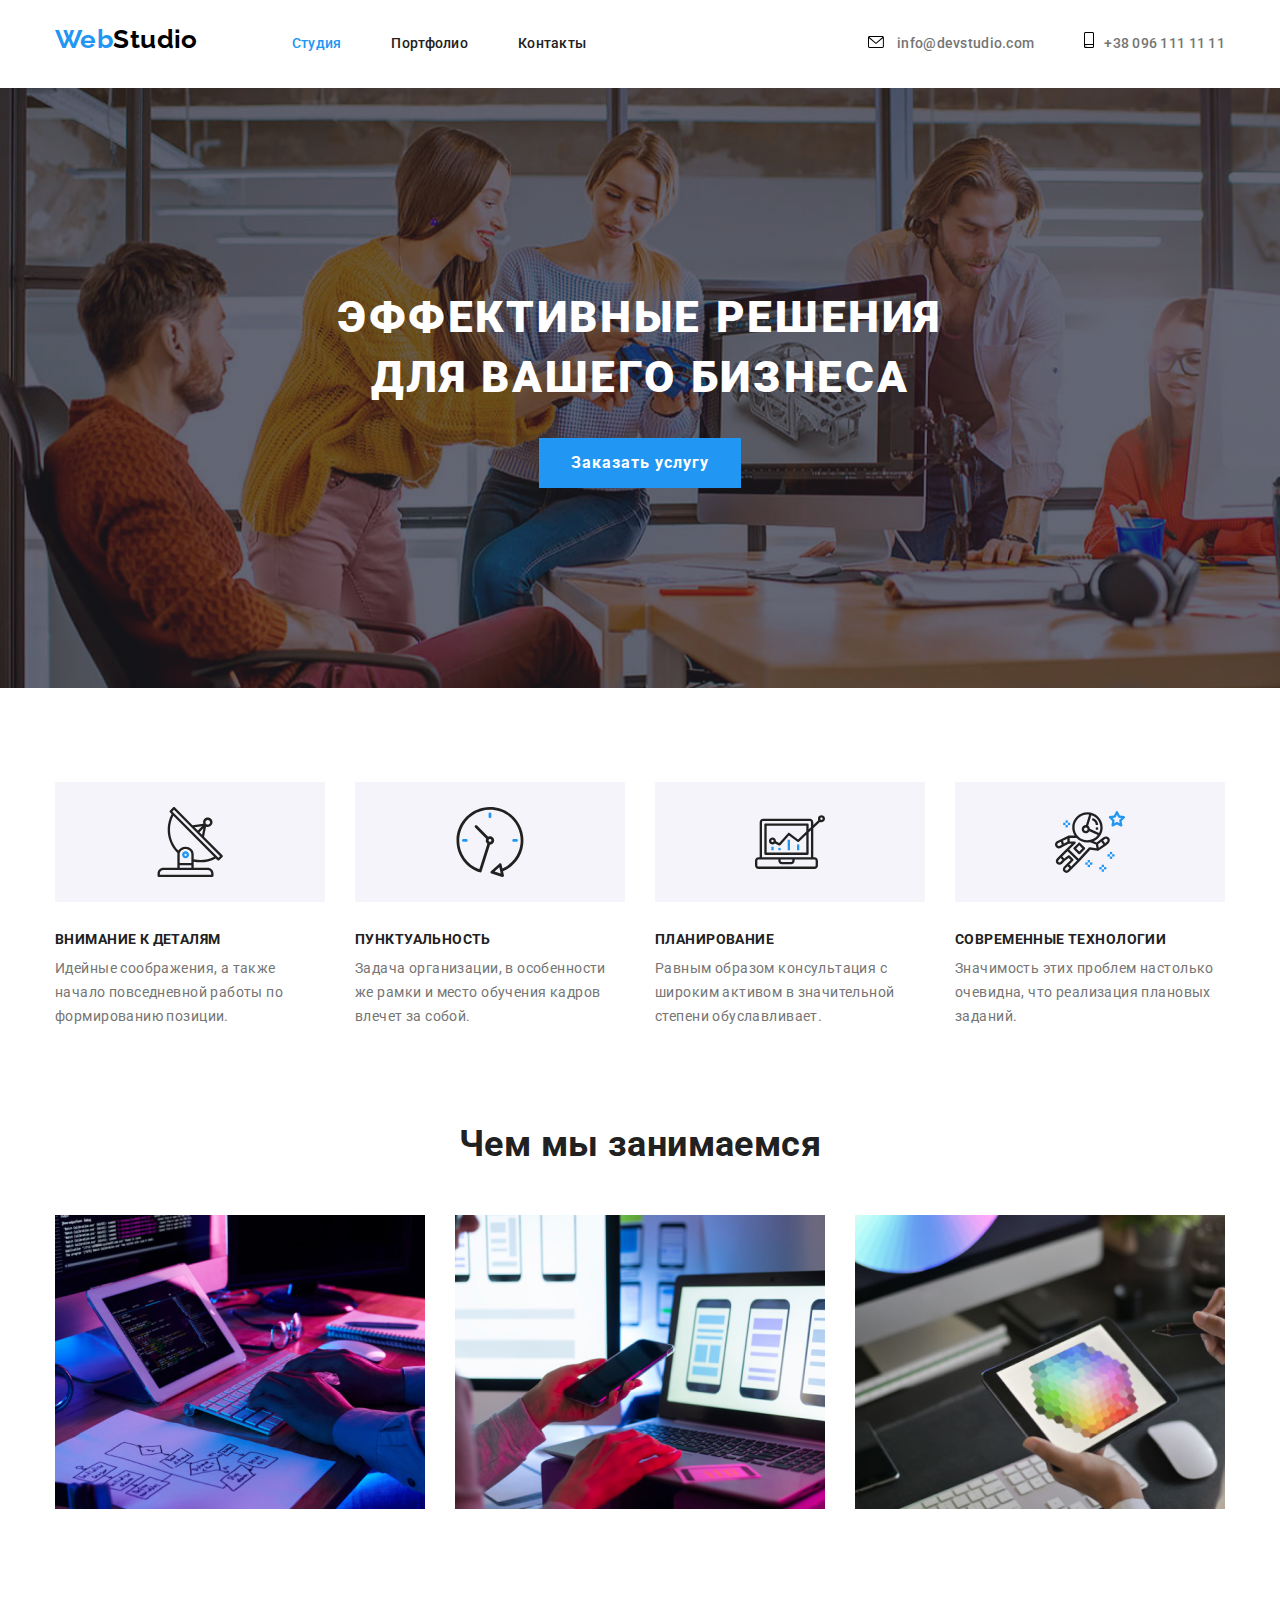
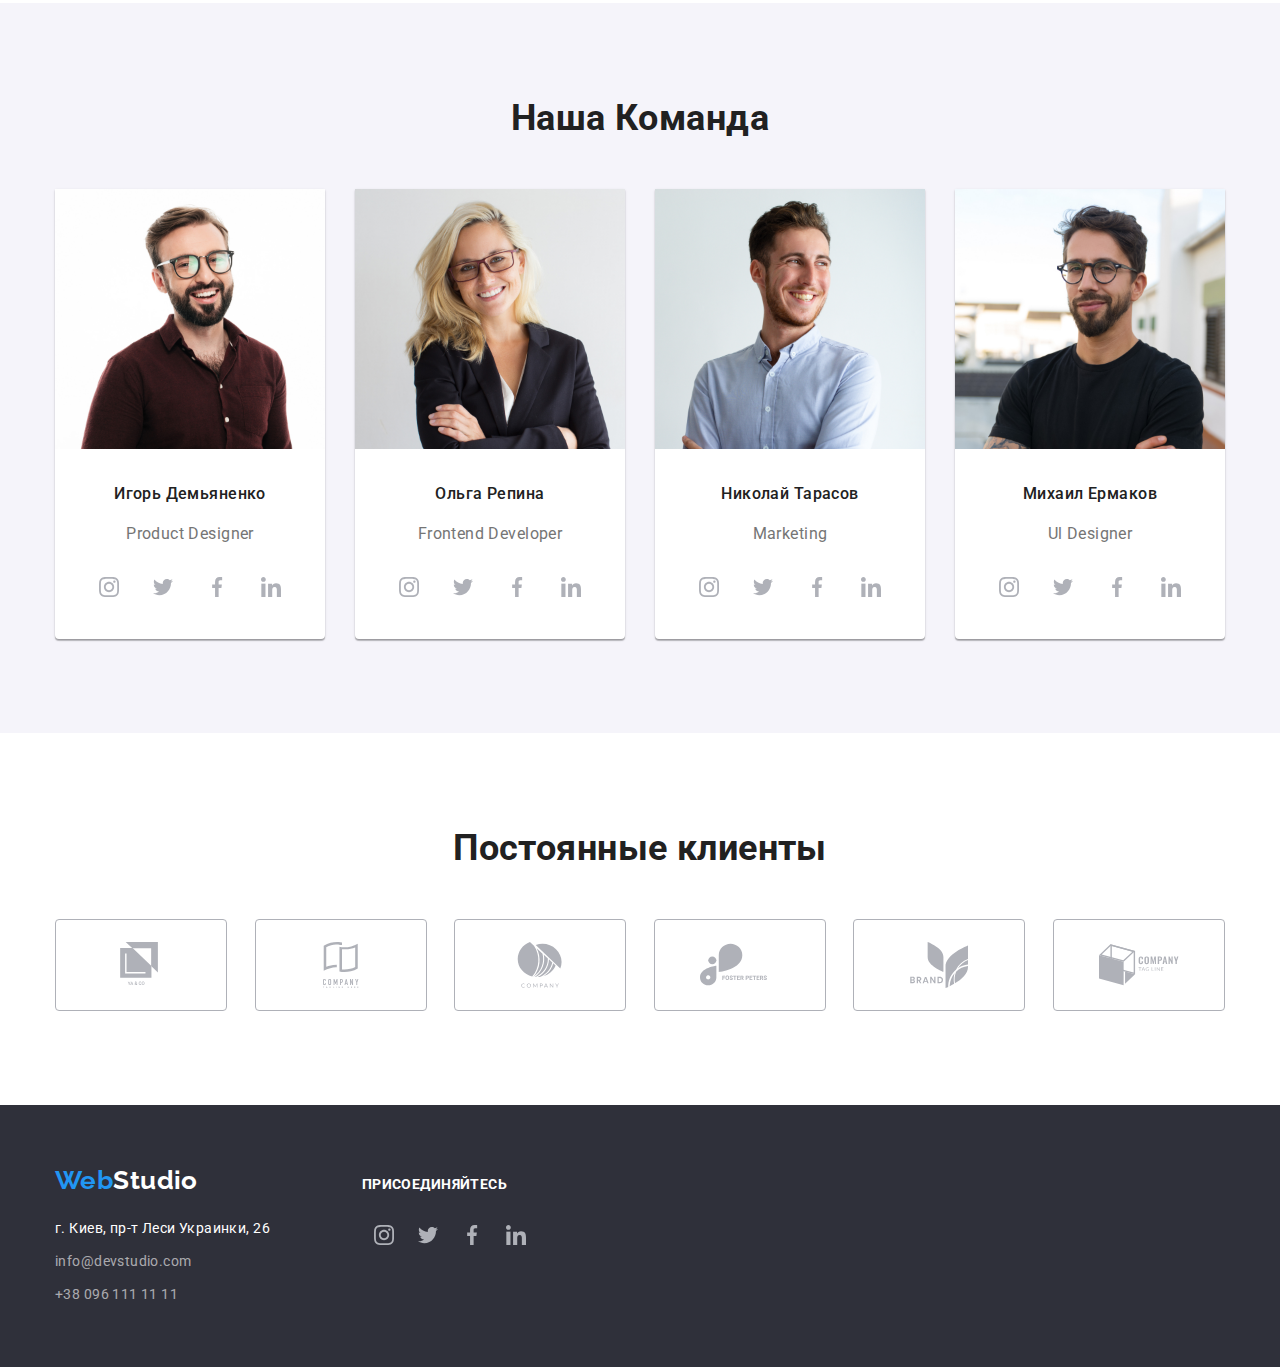
==== index.html @ a155d285 "Add files" ====
<!DOCTYPE html>
<html lang="ru">
    <head>
        <meta charset="UTF-8">
        <meta http-equiv="X-UA-Compatible" content="IE=edge">
        <meta name="viewport" content="width=device-width, initial-scale=1.0">
        <title>Студия</title>
        <link rel="stylesheet" href="https://cdnjs.cloudflare.com/ajax/libs/modern-normalize/1.0.0/modern-normalize.min.css">
        <link rel="preconnect" href="https://fonts.gstatic.com">
        <link href="https://fonts.googleapis.com/css2?family=Raleway:wght@700&family=Roboto:wght@400;500;700;900&display=swap" 
            rel="stylesheet">
        <link rel="stylesheet" href="https://cdnjs.cloudflare.com/ajax/libs/animate.css/4.1.1/animate.min.css"
        />
        <link rel="stylesheet" href="./css/style.css">
    </head>

    <body>

        <!--Header-->
        <header>
            <div class="container nav-conteiner">
                <nav class="navigation">
                    <a href="./index.html" class="logo animate-jello">Web<span class="logotip">Studio</span></a>
                    <ul class="site-nav list">
                        <li><a href="./index.html" class="link current">Студия</a></li>
                        <li><a href="./portfolio.html" class="link">Портфолио</a></li>
                        <li><a href="#" class="link">Контакты</a></li>
                    </ul>
                </nav>
                <ul class="list contact-list">
                    <li><a href="mailto:info@devstudio.com" class="link-contact mail">
                                <svg class="email-icon">
                                    <use href="./images/sprite.svg#icon-email"></use>
                                </svg>
                                info@devstudio.com
                        </a>
                    </li>
                    <li><a href="tel:+380961111111" class="link-contact tel">
                        <svg class="tel-icon">
                            <use href="./images/sprite.svg#icon-smartphone"></use>
                        </svg>+38 096 111 11 11</a></li>
                </ul>
            </div>
        </header>
        
        <main>

            <!--Hero-->
            
            <section class="hero">
                <div class="container hero-container">
                    <h1 class="hero-title">ЭФФЕКТИВНЫЕ РЕШЕНИЯ ДЛЯ ВАШЕГО БИЗНЕСА</h1>
                    <button type="button" class="button primary">Заказать услугу</button>
                </div>
            </section>

            <!--Our Advantages-->
            
            <section class="section">
                <div class="container">
                    <h2 class="section-title visually-hidden">Почему выбирают нас</h2>
                    
                    <ul class="advantages-icon-list list">
                        <li class="advantages-icon">
                                <svg class="item-icon">
                                    <use href="./images/sprite.svg#icon-Group"></use>
                                </svg>
                        </li>
                        <li class="advantages-icon">
                                <svg class="item-icon">
                                    <use href="./images/sprite.svg#icon-clock"></use>
                                </svg>
                        </li>
                        <li class="advantages-icon">
                                <svg class="item-icon">
                                    <use href="./images/sprite.svg#icon-diagram"></use>
                                </svg>
                        </li>
                        <li class="advantages-icon">
                                <svg class="item-icon">
                                    <use href="./images/sprite.svg#icon-astronaut"></use>
                                </svg>
                        </li>
                    </ul>

                    <ul class="advantages list">
                        <li>
                            
                            <h3 class="title-advantages">Внимание к деталям</h3>
                            <p>Идейные соображения, а также начало повседневной работы по формированию позиции.</p>
                        </li>
                        <li>
                            <h3 class="title-advantages">Пунктуальность</h3>
                            <p>Задача организации, в особенности же рамки и место обучения кадров влечет за собой.</p>
                        </li>
                        <li>
                            <h3 class="title-advantages">Планирование</h3>
                            <p>Равным образом консультация с широким активом в значительной степени обуславливает.</p>
                        </li>
                        <li>
                            <h3 class="title-advantages">Современные технологии</h3>
                            <p>Значимость этих проблем настолько очевидна, что реализация плановых заданий.</p>
                        </li>
                    </ul>
                </div>
            </section>

            <!--What are we doing-->
            
            <section class="section">
                <div class="container">
                    <h2 class="section-title">Чем мы занимаемся</h2>
                    <ul class="work-list list">
                        <li><img src="./images/MainPage/img11.jpg" width="370" alt=""></li>
                        <li><img src="./images/MainPage/img12.jpg" width="370" alt=""></li>
                        <li><img src="./images/MainPage/img13.jpg" width="370" alt=""></li>
                    </ul>
                </div>
            </section>
            
           

            <!--Our employees-->

            <section class="section employees">
                <div class="container">
                    <h2 class="section-title employees-title">Наша Команда</h2>
                    <ul class="employees-list list">
                        <li>
                            <img src="./images/MainPage/img14.jpg" width="270" alt="Игорь">
                            <div class="employees-box">
                                <h3 class="employees-name">Игорь Демьяненко</h3>
                                <p class="employees-position">Product Designer</p>
                                <ul class="social-list list">
                                    <li class="social-list-item">
                                        <a href="" class="social-list-link">
                                            <svg class="social-list-icon">
                                                <use href="./images/sprite.svg#icon-instagram"></use>
                                            </svg>
                                        </a>
                                    </li>
                                    <li class="social-list-item">
                                        <a href="" class="social-list-link">
                                            <svg class="social-list-icon">
                                                <use href="./images/sprite.svg#icon-twitter"></use>
                                            </svg>
                                        </a>
                                    </li>
                                    <li class="social-list-item">
                                        <a href="" class="social-list-link">
                                            <svg class="social-list-icon">
                                                <use href="./images/sprite.svg#icon-facebook"></use>
                                            </svg>
                                        </a>
                                    </li>
                                    <li class="social-list-item">
                                        <a href="" class="social-list-link">
                                            <svg class="social-list-icon">
                                                <use href="./images/sprite.svg#icon-linkedin"></use>
                                            </svg>
                                        </a>
                                    </li>
                                </ul>
                            </div>
                        </li>
                        <li>
                            <img src="./images/MainPage/img15.jpg" width="270" alt="Ольга">
                            <div class="employees-box">
                                <h3 class="employees-name">Ольга Репина</h3>
                                <p class="employees-position">Frontend Developer</p>
                                <ul class="social-list list">
                                    <li class="social-list-item">
                                        <a href="" class="social-list-link">
                                            <svg class="social-list-icon">
                                                <use href="./images/sprite.svg#icon-instagram"></use>
                                            </svg>
                                        </a>
                                    </li>
                                    <li class="social-list-item">
                                        <a href="" class="social-list-link">
                                            <svg class="social-list-icon">
                                                <use href="./images/sprite.svg#icon-twitter"></use>
                                            </svg>
                                        </a>
                                    </li>
                                    <li class="social-list-item">
                                        <a href="" class="social-list-link">
                                            <svg class="social-list-icon">
                                                <use href="./images/sprite.svg#icon-facebook"></use>
                                            </svg>
                                        </a>
                                    </li>
                                    <li class="social-list-item">
                                        <a href="" class="social-list-link">
                                            <svg class="social-list-icon">
                                                <use href="./images/sprite.svg#icon-linkedin"></use>
                                            </svg>
                                        </a>
                                    </li>
                                </ul>
                            </div>
                        </li>
                        <li>
                            <img src="./images/MainPage/img16.jpg" width="270" alt="Николай">
                            <div class="employees-box">
                                <h3 class="employees-name">Николай Тарасов</h3>
                                <p class="employees-position">Marketing</p>
                                <ul class="social-list list">
                                    <li class="social-list-item">
                                        <a href="" class="social-list-link">
                                            <svg class="social-list-icon">
                                                <use href="./images/sprite.svg#icon-instagram"></use>
                                            </svg>
                                        </a>
                                    </li>
                                    <li class="social-list-item">
                                        <a href="" class="social-list-link">
                                            <svg class="social-list-icon">
                                                <use href="./images/sprite.svg#icon-twitter"></use>
                                            </svg>
                                        </a>
                                    </li>
                                    <li class="social-list-item">
                                        <a href="" class="social-list-link">
                                            <svg class="social-list-icon">
                                                <use href="./images/sprite.svg#icon-facebook"></use>
                                            </svg>
                                        </a>
                                    </li>
                                    <li class="social-list-item">
                                        <a href="" class="social-list-link">
                                            <svg class="social-list-icon">
                                                <use href="./images/sprite.svg#icon-linkedin"></use>
                                            </svg>
                                        </a>
                                    </li>
                                </ul>
                            </div>
                        </li>
                        <li> 
                            <img src="./images/MainPage/img17.jpg" width="270" alt="Михаил">
                            <div class="employees-box">
                                <h3 class="employees-name">Михаил Ермаков</h3>
                                <p class="employees-position">Ul Designer</p>
                                <ul class="social-list list">
                                    <li class="social-list-item">
                                        <a href="" class="social-list-link">
                                            <svg class="social-list-icon">
                                                <use href="./images/sprite.svg#icon-instagram"></use>
                                            </svg>
                                        </a>
                                    </li>
                                    <li class="social-list-item">
                                        <a href="" class="social-list-link">
                                            <svg class="social-list-icon">
                                                <use href="./images/sprite.svg#icon-twitter"></use>
                                            </svg>
                                        </a>
                                    </li>
                                    <li class="social-list-item">
                                        <a href="" class="social-list-link">
                                            <svg class="social-list-icon">
                                                <use href="./images/sprite.svg#icon-facebook"></use>
                                            </svg>
                                        </a>
                                    </li>
                                    <li class="social-list-item">
                                        <a href="" class="social-list-link">
                                            <svg class="social-list-icon">
                                                <use href="./images/sprite.svg#icon-linkedin"></use>
                                            </svg>
                                        </a>
                                    </li>
                                </ul>
                            </div>
                        </li>
                    </ul>
                </div>
            </section>

             <!-- Regular customers -->

            <section class="section-customer">

                <div class="container">
                    <h2 class="section-title">Постоянные клиенты</h2>
                    <ul class="regular-customers list">
                        <li class="regular-customers-item">
                            <a href="" class="regular-customers-icon">
                                <svg class="customers-icon">
                                    <use href="./images/sprite.svg#icon-logo1"></use>
                                </svg>
                            </a>
                        </li>
                        <li class="regular-customers-item">
                            <a href="" class="regular-customers-icon">
                                <svg class="customers-icon">
                                    <use href="./images/sprite.svg#icon-logo2"></use>
                                </svg>
                            </a>
                        </li>
                        <li class="regular-customers-item">
                            <a href="" class="regular-customers-icon">
                                <svg class="customers-icon">
                                    <use href="./images/sprite.svg#icon-logo3"></use>
                                </svg>
                            </a>
                        </li>
                        <li class="regular-customers-item">
                            <a href="" class="regular-customers-icon">
                                <svg class="customers-icon">
                                    <use href="./images/sprite.svg#icon-logo4"></use>
                                </svg>
                            </a>
                        </li>
                        <li class="regular-customers-item">
                            <a href="" class="regular-customers-icon">
                                <svg class="customers-icon">
                                    <use href="./images/sprite.svg#icon-logo5"></use>
                                </svg>
                            </a>
                        </li>
                        <li class="regular-customers-item">
                            <a href="" class="regular-customers-icon">
                                <svg class="customers-icon">
                                    <use href="./images/sprite.svg#icon-logo6"></usehref></use>
                                </svg>
                            </a>
                        </li>
                    </ul>
                </div>

            </section>
        </main>

        

        <footer class="low">
            <div class="container low-container">
                <div class="contacts-box">
                    <a href="./index.html" class="logo">Web<span class="logotips">Studio</span></a>
                    <address class="addr">г. Киев, пр-т Леси Украинки, 26</address>
                    <ul class="list">
                        <li class="link-mail"><a href="mailto:info@devstudio.com" class="link">info@devstudio.com</a></li>
                        <li><a href="tel:+380961111111" class="link">+38 096 111 11 11</a></li>
                    </ul>
                </div>
                <div class="enjoy">
                    <h3 class="enjoy-title">ПРИСОЕДИНЯЙТЕСЬ</h3>
                    <ul class="social-list list">
                        <li class="social-list-item">
                            <a href="" class="social-list-link">
                                <svg class="social-list-icon">
                                    <use href="./images/sprite.svg#icon-instagram"></use>
                                </svg>
                            </a>
                        </li>
                        <li class="social-list-item">
                            <a href="" class="social-list-link">
                                <svg class="social-list-icon">
                                    <use href="./images/sprite.svg#icon-twitter"></use>
                                </svg>
                            </a>
                        </li>
                        <li class="social-list-item">
                            <a href="" class="social-list-link">
                                <svg class="social-list-icon">
                                    <use href="./images/sprite.svg#icon-facebook"></use>
                                </svg>
                            </a>
                        </li>
                        <li class="social-list-item">
                            <a href="" class="social-list-link">
                                <svg class="social-list-icon">
                                    <use href="./images/sprite.svg#icon-linkedin"></use>
                                </svg>
                            </a>
                        </li>
                    </ul>
                </div>
            </div>
        </footer>

    </body>

</html>
---- css/style.css ----
/*
  Цвет остовного текста #212121
  Вторичный цвет текста #757575
  Цвет акцента #2196F3
  Вторичный цвет фона #F5F4FA, темно-синий #2F303A
*/

:root {
  --primary-text-color: #757575;
  --tittle-text-color: #212121;
  --accent-color: #2196f3;
  --primary-white-color: #ffffff;
}

h1,
h2,
h3,
h4,
h5,
h6,
p {
  margin: 0px;
}

ul {
  margin: 0px;
  padding: 0px;
}

img {
  max-width: 100%;
  height: auto;
  display: block;
}

body {
  background-color: var(--primary-bg-color);
  color: var(--primary-text-color);

  font-family: roboto, sans-serif;
  font-size: 14px;
  line-height: 1.71;
  letter-spacing: 0.03em;
}


.visually-hidden {
  position: absolute !important;
  clip: rect(1px 1px 1px 1px);
  /* IE6, IE7 */
  clip: rect(1px, 1px, 1px, 1px);
  padding: 0 !important;
  border: 0 !important;
  height: 1px !important;
  width: 1px !important;
  overflow: hidden;
} 

.container {
  width: 1200px;
  padding: 0px 15px;
  margin: 0 auto; 
}

.list {
  list-style: none;
}

.section-title {
  color: var(--tittle-text-color);
  font-size: 36px;
  line-height: 1.17;
  text-align: center;
}


/* Logo */
.logo {
  color: var(--accent-color);
  font-family: Raleway, sans-serif;
  font-weight: 700;
  font-size: 26px;
  line-height: 1.19;
  text-decoration: none;

  margin-right: 94px;
  margin-top: 24px;
  margin-bottom: 24px;

  animation-duration: 2000px;
}

.logotip {
  color: #000000;
}

.logotips {
  color: var(--primary-white-color);
}

/* Site-Navigation */

.nav-conteiner {
  display: flex;
}

.navigation {
  display: flex;
}

.site-nav {
  display: flex;
  margin-top: 32px;
  margin-bottom: 32px;
}

.contact-list {
  display: flex;
  margin-top: 32px;
  margin-bottom: 32px;
  margin-left: auto;
}

.contact-list li:not(:last-child) {
  margin-right: 50px;
}

.site-nav .link {
  color: var(--tittle-text-color);
  font-weight: 500;
  font-size: 14px;
  line-height: 1.14;
  letter-spacing: 0.02em;
  text-decoration: none;
}

.site-nav li:not(:last-child) {
  margin-right: 50px;
}

.site-nav .link:hover,
.site-nav .link:focus {
  color: var(--accent-color);
}

.site-nav .link.current {
  color: var(--accent-color);
}

.link-contact {
  color: var(--primary-text-color);
  font-weight: 500;
  font-size: 14px;
  line-height: 1.14;
  letter-spacing: 0.02em;
  text-decoration: none;
}

.link-contact:hover,
.link-contact:focus {
  color: var(--accent-color);
  fill: var(--accent-color);
}

.email-icon {
  width: 16px;
  height: 12px;
  margin-right: 10px;
}

.mail:hover .email-icon,
.mail:focus .email-icon {
  fill: var(--accent-color);
}

.tel-icon {
  width: 10px;
  height: 16px;
  margin-right: 10px;
}

.tel:hover .tel-icon {
  fill: var(--accent-color);
}



/* Hero */
.hero {
  background-color: #2f303a;
  background-image: linear-gradient(rgba(47, 48, 58, 0.4),
  rgba(47, 48, 58, 0.4)),
  url(../images/Background/bg.jpg);
  background-repeat: no-repeat;
  background-size: cover;
}

.hero-container {
  display: flex;
  flex-direction: column;
  justify-content: center;
  align-items: center;
}

.hero-title {
  color: var(--primary-white-color);
  font-weight: 900;
  font-size: 44px;
  line-height: 1.36;
  text-align: center;
  letter-spacing: 0.06em;
  text-transform: uppercase;

  width: 696px; 
  padding-top: 200px;
}



/* Advantages */

.title-advantages {
  color: var(--tittle-text-color);
  font-weight: bold;
  font-size: 14px;
  line-height: 1.14;
  letter-spacing: 0.03em;
  text-transform: uppercase;
  margin-bottom: 10px;
}

.advantages {
  display: flex;
  justify-content: space-between;
  padding-bottom: 94px; 
}

.advantages li {
  width: 270px;
}


.advantages-icon-list {
  display: flex;
  justify-content: space-between;
  padding-top: 94px;

 
}

.advantages-icon {
  display: block;
  padding: 25px 100px;
  background-color: #F5F4FA;
  width: 270px;
  height: 120px;
  margin-bottom: 30px;

}

.item-icon {
 
  width: 70px;
  height: 70px;

}

/* Regular Customers */

.section-customer {
  padding: 94px 0;
}

.regular-customers {
  display: flex;
  justify-content: space-between;
  margin-top: 50px;

}

.customers-icon {
  display: block;
  fill: #AFB1B8;
  padding: 22px 45px;
  width: 170px;
  height: 90px;
}

.regular-customers-item {
  border: 1px solid #AFB1B8;
  border-radius: 4px;
}

.regular-customers-icon:hover .customers-icon,
.regular-customers-icon:focus .customers-icon {
  fill: var(--accent-color);
  border: 1px solid #2196f3;
  border-radius: 4px;
}


/* What are we doing */

.work-list {
  display: flex;
  justify-content: space-between;
  margin-top: 50px;
  padding-bottom: 94px;
}


/* Employees */
.employees {
  background-color: #f5f4fa;
}

.employees-title {
  padding-top: 94px;
}

.employees-list {
  display: flex;
  justify-content: space-between;
  margin-top: 50px;
  padding-bottom: 94px;
}

.employees-list>li {
  background-color: var(--primary-white-color);
  
  box-shadow: 0px 1px 3px rgba(0, 0, 0, 0.12),
  0px 1px 1px rgba(0, 0, 0, 0.14),
  0px 2px 1px rgba(0, 0, 0, 0.2);
  border-radius: 0px 0px 4px 4px;
}

.employees-list .employees-name {
  font-weight: 500;
  font-size: 16px;
  line-height: 1.87;
}

.employees-list .employees-position {
  font-weight: 400;
  font-size: 16px;
  line-height: 1.87;
}

.employees-name {
  color: var(--tittle-text-color);
  text-align: center;
  padding-top: 30px;
  margin-bottom: 10px;
}

.employees-position {
  text-align: center;
}

.employees-box {
  padding-left: 32px;
  padding-right: 32px;
}

.social-list {
  display: flex;
  justify-content: space-between;
  margin-top: 16px;
  padding-bottom: 30px;
}

.social-list-link {
  display: flex;
  justify-content: center;
  align-items: center;
  width: 44px;
  height: 44px;
  border-radius: 50%;

}

.social-list-icon {
  fill: #AFB1B8;
  width: 20px;
  height: 20px;
} 

.social-list-link:hover .social-list-icon,
.social-list-link:hover .social-list-icon {
  fill: var(--primary-white-color);
}

.social-list-link:hover,
.social-list-link:focus {
  background-color: var(--accent-color);
}

/* Footer */

.low {
  background-color: #2f303a;
}

.low-container {
  display: flex;
}

.contact-box {
 margin-right: 70px;
}

.enjoy-title {
  font-weight: bold;
  font-size: 14px;
  line-height: 1.14;
  letter-spacing: 0.03em;
  text-transform: uppercase;
  color: #FFFFFF;
}

.enjoy {
  padding-top: 12px;
  margin-left: 70px;
}

.enjoy .social-list {
  margin: 0;
  margin-top: 20px;
}

.low-container  {
  padding-top: 60px;
}

.low .link {
  color: rgba(255, 255, 255, 0.6);
  font-weight: 400;
  font-size: 14px;
  line-height: 1.71;
  text-decoration: none;
}

.low .link:hover,
.low .link:focus {
  color: var(--accent-color);
}

.addr {
  color: var(--primary-white-color);
  font-style: normal;
  font-weight: 400;
  font-size: 14px;
  line-height: 1.7;

  margin-top: 20px;
  margin-bottom: 9px;
}

.contacts-box .list {
  display: flex;
  flex-direction: column;
  margin-bottom: 60px;
}

.link-mail {
  margin-bottom: 9px;
}

/* button */

.button {
  background-color: var(--primary-white-color);
  color: var(--tittle-text-color);
  font-family: Roboto, sans-serif;
  font-style: normal;
  font-weight: 700;
  font-size: 16px;
  line-height: 1.87;
  letter-spacing: 0.06em;
}

.button.primary {
  background-color: var(--accent-color);
  color: var(--primary-white-color);

  border: 0;
  padding: 10px 32px;
  cursor: pointer;
  margin-top: 30px;
  margin-bottom: 200px;
}

.button.primary:hover,
.button.primary:focus {
  background-color: #188CE8;
  box-shadow: 0px 4px 4px rgba(0, 0, 0, 0.15);
}

.button.secondary {
  background-color: #f5f4fa;
  color: var(--tittle-text-color);
  font-weight: 500;
  font-size: 16px;
  line-height: 1.62;
  text-align: center;
  letter-spacing: 0.03em;
  cursor: pointer;
  
  border: 0;
  border-radius: 4px;
  padding: 5px 22px;
}

.button.secondary:hover,
.button.secondary:focus {
  background-color: var(--accent-color);
  color: var(--primary-white-color);
}


/* ===========Portfolio=========== */
/* Header */

.line {
  border-bottom: 1px solid #ececec;
}

/* Button */

.list-button {
  display: flex;
  justify-content: center;
  margin-top: 94px;
  margin-bottom: 58px;
}

.list-button li:not(:last-child) {
  margin-right: 8px;
}

/* Pictures Gallery  */

.gallery-list {
  display: flex;
  flex-wrap: wrap;
  margin-left: -30px;
  margin-top: -30px;
  padding-bottom: 94px;
}

.gallery-list .gallery-item {
  width: calc(100% / 3 - 30px);
  margin-left: 30px;
  margin-top: 30px;
}

.gallery-box {
  border: solid 1px #eeeeee;
  border-top: none;
  padding: 20px 24px;
}

.picture {
  text-decoration: none;
}

.picture-name {
  color: var(--tittle-text-color);
  font-weight: 700;
  font-size: 18px;
  line-height: 2;
  letter-spacing: 0.06em;
}

.picture-text {
  color: var(--primary-text-color);
  font-weight: 400;
  font-size: 16px;
  line-height: 1.87;
}
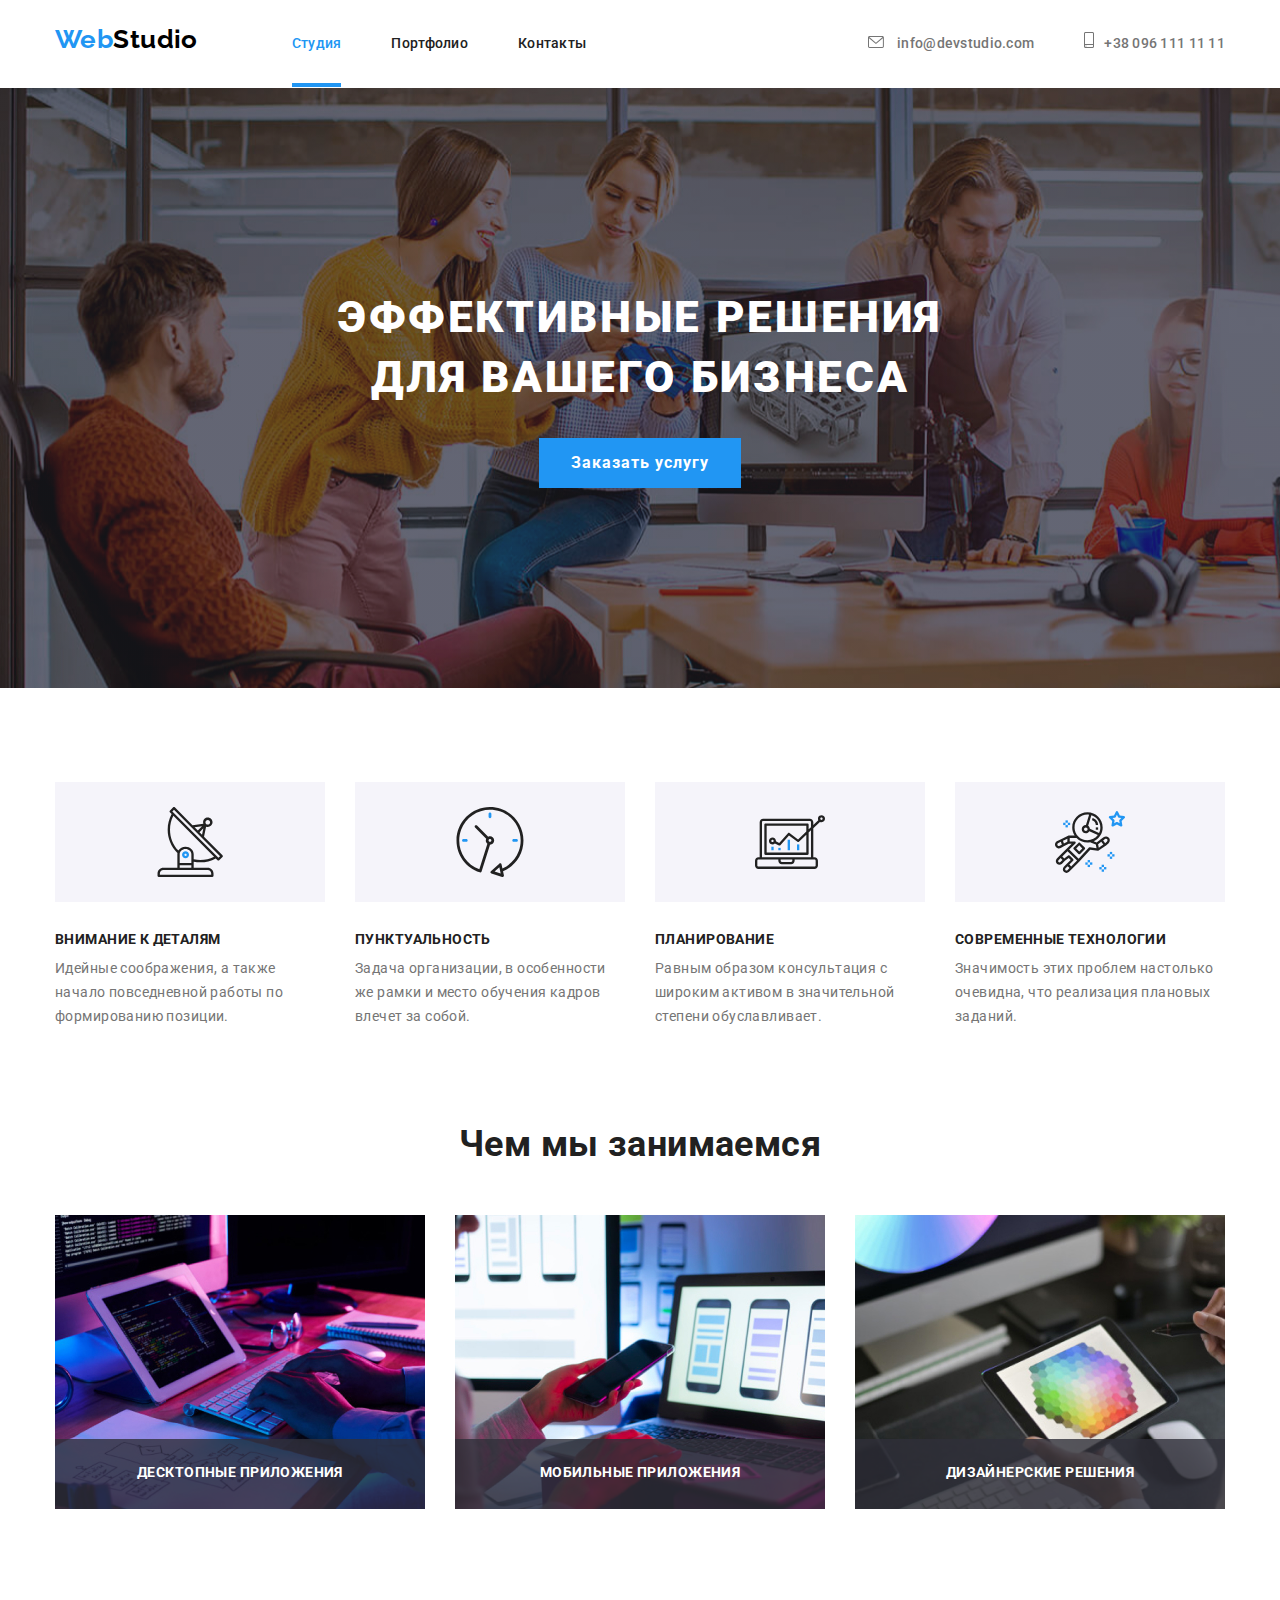
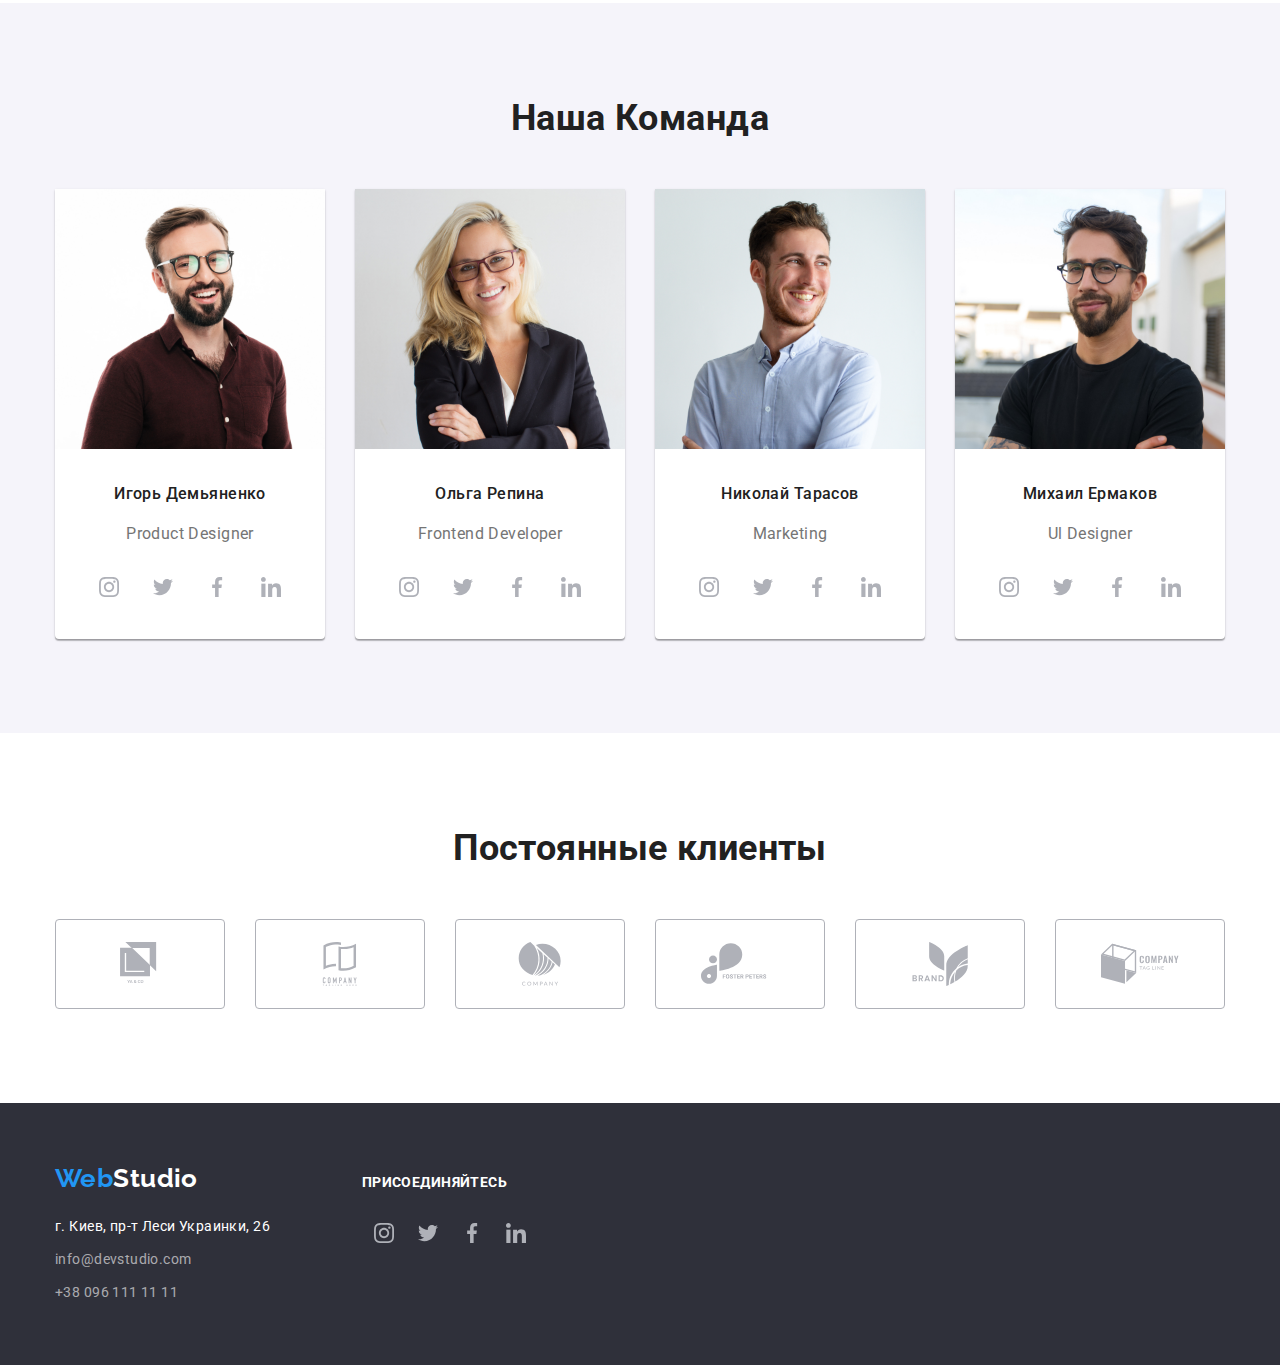
==== commit 92eb60ce: "Fix main pages" ====
--- a/index.html
+++ b/index.html
@@ -9,8 +9,6 @@
         <link rel="preconnect" href="https://fonts.gstatic.com">
         <link href="https://fonts.googleapis.com/css2?family=Raleway:wght@700&family=Roboto:wght@400;500;700;900&display=swap" 
             rel="stylesheet">
-        <link rel="stylesheet" href="https://cdnjs.cloudflare.com/ajax/libs/animate.css/4.1.1/animate.min.css"
-        />
         <link rel="stylesheet" href="./css/style.css">
     </head>
 
@@ -20,7 +18,7 @@
         <header>
             <div class="container nav-conteiner">
                 <nav class="navigation">
-                    <a href="./index.html" class="logo animate-jello">Web<span class="logotip">Studio</span></a>
+                    <a href="./index.html" class="logo">Web<span class="logotip">Studio</span></a>
                     <ul class="site-nav list">
                         <li><a href="./index.html" class="link current">Студия</a></li>
                         <li><a href="./portfolio.html" class="link">Портфолио</a></li>
@@ -50,7 +48,7 @@
             <section class="hero">
                 <div class="container hero-container">
                     <h1 class="hero-title">ЭФФЕКТИВНЫЕ РЕШЕНИЯ ДЛЯ ВАШЕГО БИЗНЕСА</h1>
-                    <button type="button" class="button primary">Заказать услугу</button>
+                    <button type="button" class="button primary" data-modal-open>Заказать услугу</button>
                 </div>
             </section>
 
@@ -111,9 +109,18 @@
                 <div class="container">
                     <h2 class="section-title">Чем мы занимаемся</h2>
                     <ul class="work-list list">
-                        <li><img src="./images/MainPage/img11.jpg" width="370" alt=""></li>
-                        <li><img src="./images/MainPage/img12.jpg" width="370" alt=""></li>
-                        <li><img src="./images/MainPage/img13.jpg" width="370" alt=""></li>
+                        <li class="work-list-item">
+                            <img src="./images/MainPage/img11.jpg" width="370" alt="">
+                            <p class="work-list-title">Десктопные приложения</p>
+                        </li>
+                        <li class="work-list-item">
+                            <img src="./images/MainPage/img12.jpg" width="370" alt="">
+                            <p class="work-list-title">Мобильные приложения</p>
+                        </li>
+                        <li class="work-list-item">
+                            <img src="./images/MainPage/img13.jpg" width="370" alt="">
+                            <p class="work-list-title">Дизайнерские решения</p>
+                        </li>
                     </ul>
                 </div>
             </section>
@@ -379,8 +386,17 @@
                     </ul>
                 </div>
             </div>
+            <div class="backdrop is-hidden" data-modal>
+                <div class="modal">
+                    <button type="button" data-modal-close class="modal-close-btn">
+                        <svg class="modal-close-btn-svg">
+                            <use href="./images/sprite.svg#close-btn"></use>
+                        </svg>
+                    </button>
+                </div>
+            </div>
         </footer>
-
+        <script src="./js/modal.js"></script>
     </body>
 
 </html>--- a/css/style.css
+++ b/css/style.css
@@ -132,10 +132,17 @@
   line-height: 1.14;
   letter-spacing: 0.02em;
   text-decoration: none;
-}
+
+  transition: color 250ms cubic-bezier(0.4, 0, 0.2, 1);
+}
+
 
 .site-nav li:not(:last-child) {
   margin-right: 50px;
+}
+
+.site-nav li {
+  position: relative;
 }
 
 .site-nav .link:hover,
@@ -146,6 +153,18 @@
 .site-nav .link.current {
   color: var(--accent-color);
 }
+
+.site-nav .link.current::after {
+  position: absolute;
+  left: 0;
+  top: 51px;
+  content:'';
+  width: 100%;
+  height: 4px;
+  background-color: var(--accent-color);
+}
+
+
 
 .link-contact {
   color: var(--primary-text-color);
@@ -154,6 +173,8 @@
   line-height: 1.14;
   letter-spacing: 0.02em;
   text-decoration: none;
+
+  transition: color 250ms cubic-bezier(0.4, 0, 0.2, 1);
 }
 
 .link-contact:hover,
@@ -166,6 +187,9 @@
   width: 16px;
   height: 12px;
   margin-right: 10px;
+  fill: #757575;
+
+  transition: fill 250ms cubic-bezier(0.4, 0, 0.2, 1);
 }
 
 .mail:hover .email-icon,
@@ -177,6 +201,9 @@
   width: 10px;
   height: 16px;
   margin-right: 10px;
+  fill: #757575;
+
+  transition: fill 250ms cubic-bezier(0.4, 0, 0.2, 1);
 }
 
 .tel:hover .tel-icon {
@@ -265,6 +292,39 @@
 
 }
 
+/* What are we doing */
+
+.work-list {
+  display: flex;
+  justify-content: space-between;
+  margin-top: 50px;
+  padding-bottom: 94px;
+  
+}
+
+.work-list-item {
+  position: relative;
+
+}
+
+.work-list-title {
+  position: absolute;
+  text-align: center;
+  font-weight: 700;
+  height: 70px;
+  padding-top: 26px;
+  left: 0;
+  right: 0;
+  top: 224px;
+  font-size: 14px;
+  line-height: 1.14;
+  letter-spacing: 0.03em;
+  text-transform: uppercase;
+  color: #ffffff;
+  background-color: rgba(47, 48, 58, 0.8);
+  
+}
+
 /* Regular Customers */
 
 .section-customer {
@@ -275,7 +335,7 @@
   display: flex;
   justify-content: space-between;
   margin-top: 50px;
-
+  
 }
 
 .customers-icon {
@@ -284,29 +344,23 @@
   padding: 22px 45px;
   width: 170px;
   height: 90px;
-}
-
-.regular-customers-item {
   border: 1px solid #AFB1B8;
   border-radius: 4px;
-}
+
+  transition: fill 250ms cubic-bezier(0.4, 0, 0.2, 1),
+  border 250ms cubic-bezier(0.4, 0, 0.2, 1);
+ 
+}
+
+
 
 .regular-customers-icon:hover .customers-icon,
 .regular-customers-icon:focus .customers-icon {
   fill: var(--accent-color);
   border: 1px solid #2196f3;
-  border-radius: 4px;
-}
-
-
-/* What are we doing */
-
-.work-list {
-  display: flex;
-  justify-content: space-between;
-  margin-top: 50px;
-  padding-bottom: 94px;
-}
+}
+
+
 
 
 /* Employees */
@@ -377,12 +431,15 @@
   height: 44px;
   border-radius: 50%;
 
+  transition: background 250ms cubic-bezier(0.4, 0, 0.2, 1);
 }
 
 .social-list-icon {
   fill: #AFB1B8;
   width: 20px;
   height: 20px;
+
+  transition: fill 250ms cubic-bezier(0.4, 0, 0.2, 1);
 } 
 
 .social-list-link:hover .social-list-icon,
@@ -438,6 +495,8 @@
   font-size: 14px;
   line-height: 1.71;
   text-decoration: none;
+
+  transition: color 250ms cubic-bezier(0.4, 0, 0.2, 1);
 }
 
 .low .link:hover,
@@ -488,6 +547,8 @@
   cursor: pointer;
   margin-top: 30px;
   margin-bottom: 200px;
+
+  transition: background 250ms cubic-bezier(0.4, 0, 0.2, 1), box-shadow 250ms cubic-bezier(0.4, 0, 0.2, 1);
 }
 
 .button.primary:hover,
@@ -509,6 +570,9 @@
   border: 0;
   border-radius: 4px;
   padding: 5px 22px;
+
+  transition: color 250ms cubic-bezier(0.4, 0, 0.2, 1), background 250ms cubic-bezier(0.4, 0, 0.2, 1);
+  
 }
 
 .button.secondary:hover,
@@ -546,23 +610,68 @@
   margin-left: -30px;
   margin-top: -30px;
   padding-bottom: 94px;
+  
 }
 
 .gallery-list .gallery-item {
+  position: relative;
   width: calc(100% / 3 - 30px);
   margin-left: 30px;
   margin-top: 30px;
+  overflow: hidden;
+
+  transition: box-shadow 250ms cubic-bezier(0.4, 0, 0.2, 1);
 }
 
 .gallery-box {
+  position: relative;
   border: solid 1px #eeeeee;
   border-top: none;
   padding: 20px 24px;
+  
+  z-index: 1000000;
 }
 
 .picture {
   text-decoration: none;
-}
+
+}
+
+.div-box {
+  position: absolute;
+}
+
+.picture::before {
+  display: inline-block;
+  content: '';
+  position: absolute;
+  top: 0;
+  left: 0;
+  width: 100%;
+  height: 100%;
+
+  background: rgba(33, 150, 243, 0.9);
+
+  transform: translateY(100%);
+
+  transition: transform 250ms cubic-bezier(0.4, 0, 0.2, 1);
+
+  z-index: 1;
+}
+
+.gallery-item:hover .picture::before {
+  transform:translateY(0);
+  
+}
+
+.gallery-item:hover, 
+.gallery-item:focus {
+  box-shadow: 0px 1px 1px rgba(0, 0, 0, 0.12),
+  0px 4px 4px rgba(0, 0, 0, 0.06),
+  1px 4px 6px rgba(0, 0, 0, 0.16);
+
+}
+
 
 .picture-name {
   color: var(--tittle-text-color);
@@ -578,3 +687,65 @@
   font-size: 16px;
   line-height: 1.87;
 }
+
+/* Backdrop */
+
+/* @keyframes modal {
+  0% {
+    transform: scale(0);
+  }
+
+  100% {
+    transform: scale(1);
+  }
+} */
+
+.backdrop {
+  position: fixed;
+  top: 0;
+  left: 0;
+  width: 100vw;
+  height: 100vh;
+  background-color: rgba(0, 0, 0, 0.2);
+
+  transition: all 250ms linear;
+}
+
+.modal {
+  position: absolute;
+  top: 50%;
+  left: 50%;
+  transform: translate(-50%, -50%);
+
+  width: 528px;
+  height: 581px;
+  background: #FFFFFF;
+  box-shadow: 0px 1px 3px rgba(0, 0, 0, 0.12),
+  0px 1px 1px rgba(0, 0, 0, 0.14),
+  0px 2px 1px rgba(0, 0, 0, 0.2);
+  border-radius: 4px;
+}
+
+.modal-close-btn {
+  position: absolute;
+  width: 30px;
+  height: 30px;
+  padding-top: 6px;
+  top: 8px;
+  right: 8px;
+  border: 1px solid rgba(0, 0, 0, 0.1);
+  border-radius: 50%;
+  background-color: #ffffff;
+  cursor: pointer;
+}
+
+.modal-close-btn-svg {
+  width: 30px;
+  height: 30px;
+}
+
+.is-hidden {
+  opacity: 0;
+  visibility: hidden;
+  pointer-events: none;
+}